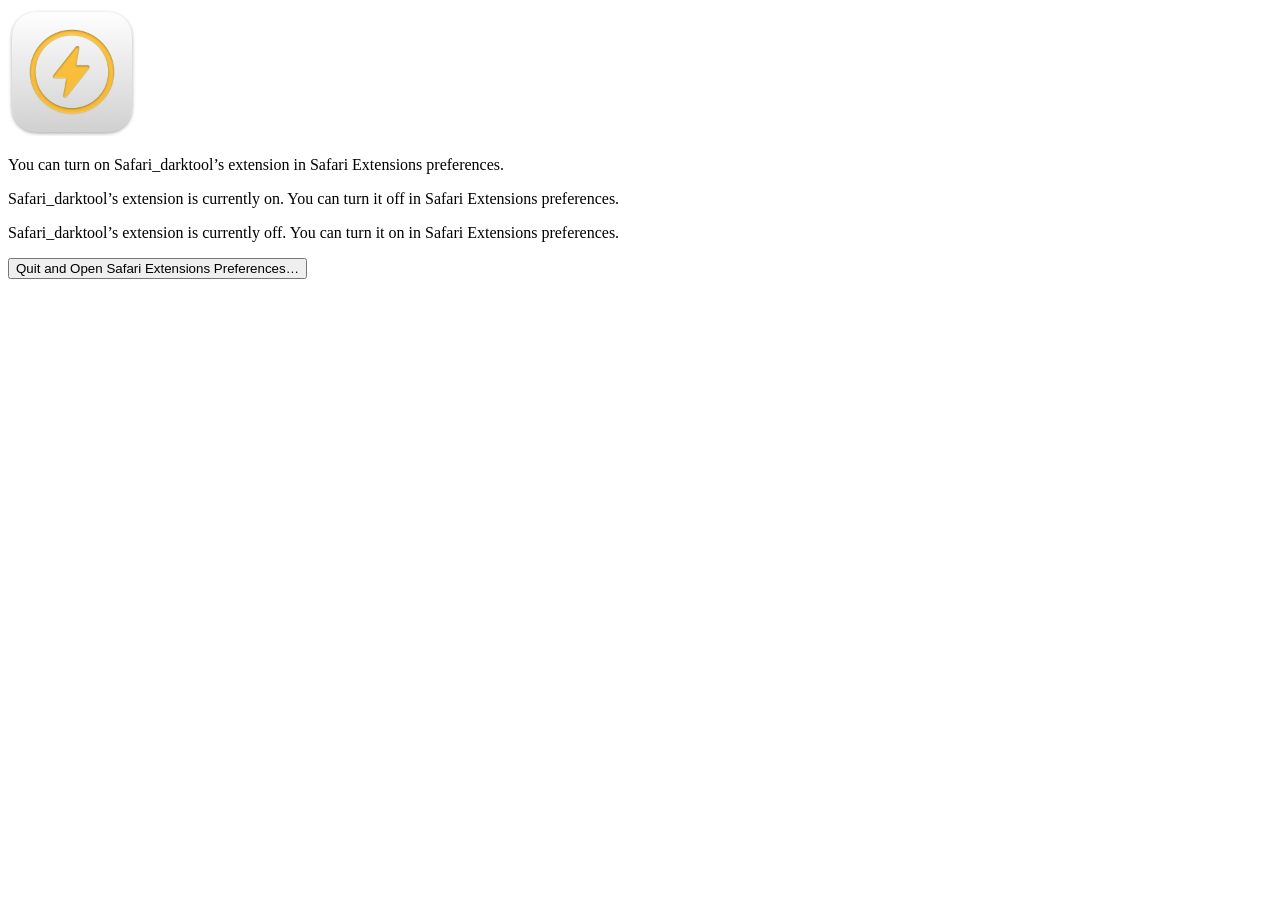
==== Safari_darktool/Resources/Base.lproj/Main.html @ a3fdf451 "Initial Commit" ====
<!DOCTYPE html>
<html>
<head>
    <meta http-equiv="Content-Type" content="text/html; charset=utf-8">
    <meta http-equiv="Content-Security-Policy" content="default-src 'self'">

    <meta name="viewport" content="width=device-width, initial-scale=1, user-scalable=no">

    <link rel="stylesheet" href="../Style.css">
    <script src="../Script.js" defer></script>
</head>
<body>
    <img src="../Icon.png" width="128" height="128" alt="Safari_darktool Icon">
    <p class="state-unknown">You can turn on Safari_darktool’s extension in Safari Extensions preferences.</p>
    <p class="state-on">Safari_darktool’s extension is currently on. You can turn it off in Safari Extensions preferences.</p>
    <p class="state-off">Safari_darktool’s extension is currently off. You can turn it on in Safari Extensions preferences.</p>
    <button class="open-preferences">Quit and Open Safari Extensions Preferences…</button>
</body>
</html>
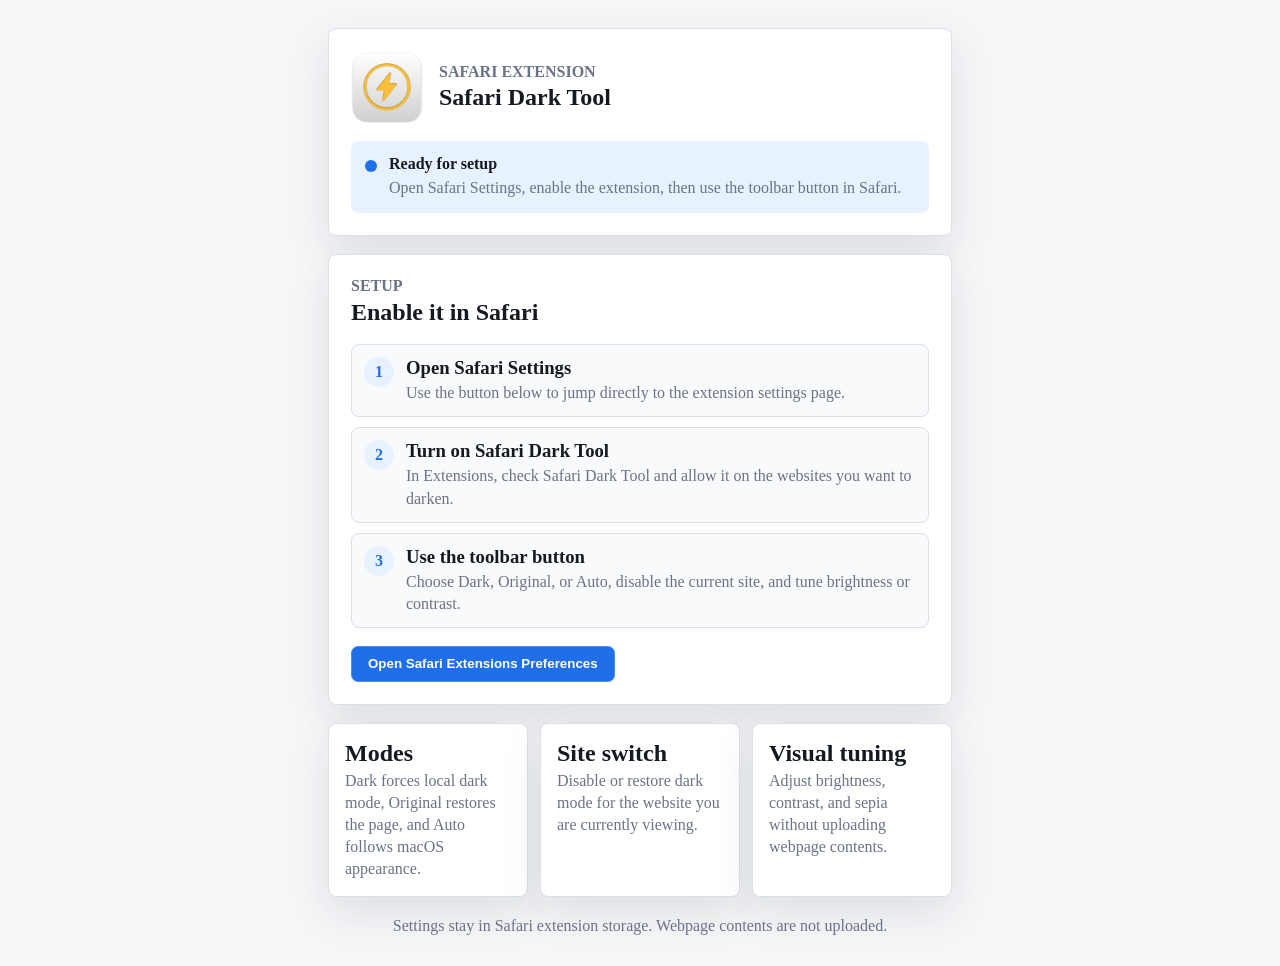
==== commit 1b3a3cb5: "update" ====
--- a/Safari_darktool/Resources/Base.lproj/Main.html
+++ b/Safari_darktool/Resources/Base.lproj/Main.html
@@ -1,5 +1,5 @@
 <!DOCTYPE html>
-<html>
+<html lang="en">
 <head>
     <meta http-equiv="Content-Type" content="text/html; charset=utf-8">
     <meta http-equiv="Content-Security-Policy" content="default-src 'self'">
@@ -10,10 +10,80 @@
     <script src="../Script.js" defer></script>
 </head>
 <body>
-    <img src="../Icon.png" width="128" height="128" alt="Safari_darktool Icon">
-    <p class="state-unknown">You can turn on Safari_darktool’s extension in Safari Extensions preferences.</p>
-    <p class="state-on">Safari_darktool’s extension is currently on. You can turn it off in Safari Extensions preferences.</p>
-    <p class="state-off">Safari_darktool’s extension is currently off. You can turn it on in Safari Extensions preferences.</p>
-    <button class="open-preferences">Quit and Open Safari Extensions Preferences…</button>
+    <main class="shell" aria-labelledby="app-title">
+        <section class="intro">
+            <div class="brand">
+                <img class="app-icon" src="../Icon.png" width="72" height="72" alt="Safari Dark Tool icon">
+                <div>
+                    <p class="eyebrow">Safari Extension</p>
+                    <h1 id="app-title">Safari Dark Tool</h1>
+                </div>
+            </div>
+
+            <div class="status-panel" aria-live="polite">
+                <span class="status-dot" aria-hidden="true"></span>
+                <div>
+                    <p class="status-title state-unknown">Ready for setup</p>
+                    <p class="status-title state-on">Extension is on</p>
+                    <p class="status-title state-off">Extension is off</p>
+                    <p class="status-title state-error">Extension status could not be checked</p>
+                    <p class="status-detail state-unknown">Open Safari Settings, enable the extension, then use the toolbar button in Safari.</p>
+                    <p class="status-detail state-on">Open Safari and use the toolbar button to control dark mode for each website.</p>
+                    <p class="status-detail state-off">Turn it on in the Extensions section of Safari Settings before browsing.</p>
+                    <p class="status-detail state-error">Open Safari Settings and verify that Safari Dark Tool is listed there.</p>
+                </div>
+            </div>
+        </section>
+
+        <section class="setup-panel" aria-labelledby="setup-title">
+            <div class="section-heading">
+                <p class="eyebrow">Setup</p>
+                <h2 id="setup-title">Enable it in Safari</h2>
+            </div>
+
+            <ol class="steps">
+                <li class="step step-settings">
+                    <span class="step-marker">1</span>
+                    <div>
+                        <h3>Open Safari Settings</h3>
+                        <p>Use the button below to jump directly to the extension settings page.</p>
+                    </div>
+                </li>
+                <li class="step step-enable">
+                    <span class="step-marker">2</span>
+                    <div>
+                        <h3>Turn on Safari Dark Tool</h3>
+                        <p>In Extensions, check Safari Dark Tool and allow it on the websites you want to darken.</p>
+                    </div>
+                </li>
+                <li class="step step-use">
+                    <span class="step-marker">3</span>
+                    <div>
+                        <h3>Use the toolbar button</h3>
+                        <p>Choose Dark, Original, or Auto, disable the current site, and tune brightness or contrast.</p>
+                    </div>
+                </li>
+            </ol>
+
+            <button class="open-preferences" type="button">Open Safari Extensions Preferences</button>
+        </section>
+
+        <section class="usage-grid" aria-label="What the extension controls">
+            <article>
+                <h2>Modes</h2>
+                <p>Dark forces local dark mode, Original restores the page, and Auto follows macOS appearance.</p>
+            </article>
+            <article>
+                <h2>Site switch</h2>
+                <p>Disable or restore dark mode for the website you are currently viewing.</p>
+            </article>
+            <article>
+                <h2>Visual tuning</h2>
+                <p>Adjust brightness, contrast, and sepia without uploading webpage contents.</p>
+            </article>
+        </section>
+
+        <p class="privacy-note">Settings stay in Safari extension storage. Webpage contents are not uploaded.</p>
+    </main>
 </body>
 </html>
--- a/Safari_darktool/Resources/Style.css
+++ b/Safari_darktool/Resources/Style.css
@@ -0,0 +1,310 @@
+* {
+    box-sizing: border-box;
+    -webkit-user-select: none;
+    -webkit-user-drag: none;
+    cursor: default;
+}
+
+:root {
+    color-scheme: light dark;
+    --app-bg: #f5f6f8;
+    --panel: #ffffff;
+    --panel-soft: #f9fafb;
+    --text: #151922;
+    --muted: #697386;
+    --line: #d9dee8;
+    --accent: #1f6feb;
+    --accent-soft: #e8f1ff;
+    --success: #147a3d;
+    --success-soft: #e7f6ed;
+    --warning: #9a5b00;
+    --warning-soft: #fff4d6;
+    --error: #b42318;
+    --error-soft: #ffebe8;
+    --radius: 8px;
+    --shadow: 0 16px 40px rgba(18, 25, 38, 0.10);
+}
+
+@media (prefers-color-scheme: dark) {
+    :root {
+        --app-bg: #111318;
+        --panel: #1a1d24;
+        --panel-soft: #20242c;
+        --text: #f3f5f8;
+        --muted: #a8b0bd;
+        --line: #343b48;
+        --accent: #8ab4f8;
+        --accent-soft: #18263d;
+        --success: #7ee0a0;
+        --success-soft: #12301e;
+        --warning: #ffd166;
+        --warning-soft: #32270e;
+        --error: #ff9b90;
+        --error-soft: #3a1715;
+        --shadow: none;
+    }
+}
+
+html {
+    min-height: 100%;
+    background: var(--app-bg);
+}
+
+body {
+    margin: 0;
+    min-height: 100%;
+    background: var(--app-bg);
+    color: var(--text);
+    font: -apple-system-body;
+}
+
+h1,
+h2,
+h3,
+p {
+    margin: 0;
+}
+
+.shell {
+    display: grid;
+    gap: 18px;
+    width: min(100%, 680px);
+    margin: 0 auto;
+    padding: 28px;
+}
+
+.intro,
+.setup-panel,
+.usage-grid article {
+    border: 1px solid var(--line);
+    border-radius: var(--radius);
+    background: var(--panel);
+    box-shadow: var(--shadow);
+}
+
+.intro {
+    display: grid;
+    gap: 18px;
+    padding: 22px;
+}
+
+.brand {
+    display: flex;
+    align-items: center;
+    gap: 16px;
+    min-width: 0;
+}
+
+.app-icon {
+    flex: 0 0 auto;
+    width: 72px;
+    height: 72px;
+}
+
+.eyebrow {
+    color: var(--muted);
+    font: -apple-system-footnote;
+    font-weight: 600;
+    text-transform: uppercase;
+}
+
+h1 {
+    margin-top: 3px;
+    font: -apple-system-title1;
+    font-weight: 700;
+    letter-spacing: 0;
+}
+
+.status-panel {
+    display: grid;
+    grid-template-columns: 12px 1fr;
+    gap: 12px;
+    align-items: start;
+    padding: 14px;
+    border-radius: var(--radius);
+    background: var(--accent-soft);
+}
+
+.status-dot {
+    width: 12px;
+    height: 12px;
+    margin-top: 5px;
+    border-radius: 999px;
+    background: var(--accent);
+}
+
+.status-title {
+    font-weight: 700;
+}
+
+.status-detail {
+    margin-top: 4px;
+    color: var(--muted);
+    line-height: 1.4;
+}
+
+body.state-on .status-panel {
+    background: var(--success-soft);
+}
+
+body.state-on .status-dot {
+    background: var(--success);
+}
+
+body.state-off .status-panel {
+    background: var(--warning-soft);
+}
+
+body.state-off .status-dot {
+    background: var(--warning);
+}
+
+body.state-error .status-panel {
+    background: var(--error-soft);
+}
+
+body.state-error .status-dot {
+    background: var(--error);
+}
+
+body:not(.state-on, .state-off, .state-error) :is(.state-on, .state-off, .state-error) {
+    display: none;
+}
+
+body.state-on :is(.state-off, .state-unknown, .state-error) {
+    display: none;
+}
+
+body.state-off :is(.state-on, .state-unknown, .state-error) {
+    display: none;
+}
+
+body.state-error :is(.state-on, .state-off, .state-unknown) {
+    display: none;
+}
+
+.setup-panel {
+    display: grid;
+    gap: 18px;
+    padding: 22px;
+}
+
+.section-heading {
+    display: grid;
+    gap: 4px;
+}
+
+h2 {
+    font: -apple-system-title3;
+    font-weight: 700;
+    letter-spacing: 0;
+}
+
+.steps {
+    display: grid;
+    gap: 10px;
+    margin: 0;
+    padding: 0;
+    list-style: none;
+}
+
+.step {
+    display: grid;
+    grid-template-columns: 30px 1fr;
+    gap: 12px;
+    align-items: start;
+    padding: 12px;
+    border: 1px solid var(--line);
+    border-radius: var(--radius);
+    background: var(--panel-soft);
+}
+
+.step-marker {
+    display: grid;
+    place-items: center;
+    width: 30px;
+    height: 30px;
+    border-radius: 999px;
+    background: var(--accent-soft);
+    color: var(--accent);
+    font: -apple-system-footnote;
+    font-weight: 700;
+}
+
+.step h3 {
+    font: -apple-system-body;
+    font-weight: 700;
+}
+
+.step p,
+.usage-grid p {
+    margin-top: 3px;
+    color: var(--muted);
+    line-height: 1.38;
+}
+
+body.state-on .step-marker {
+    background: var(--success-soft);
+    color: var(--success);
+}
+
+body.state-on .step-use {
+    border-color: var(--success);
+}
+
+body.state-off .step-enable {
+    border-color: var(--warning);
+}
+
+button {
+    justify-self: start;
+    min-height: 36px;
+    padding: 0 16px;
+    border: 1px solid color-mix(in srgb, var(--accent) 72%, var(--line));
+    border-radius: 7px;
+    background: var(--accent);
+    color: #ffffff;
+    font: -apple-system-body;
+    font-weight: 600;
+}
+
+button:active {
+    transform: translateY(1px);
+}
+
+button:focus-visible {
+    outline: 3px solid color-mix(in srgb, var(--accent) 30%, transparent);
+    outline-offset: 2px;
+}
+
+.usage-grid {
+    display: grid;
+    gap: 12px;
+    grid-template-columns: repeat(3, minmax(0, 1fr));
+}
+
+.usage-grid article {
+    padding: 16px;
+}
+
+.usage-grid h2 {
+    font: -apple-system-body;
+    font-weight: 700;
+}
+
+.privacy-note {
+    color: var(--muted);
+    font: -apple-system-footnote;
+    line-height: 1.4;
+    text-align: center;
+}
+
+@media (max-width: 620px) {
+    .shell {
+        padding: 20px;
+    }
+
+    .usage-grid {
+        grid-template-columns: 1fr;
+    }
+}
